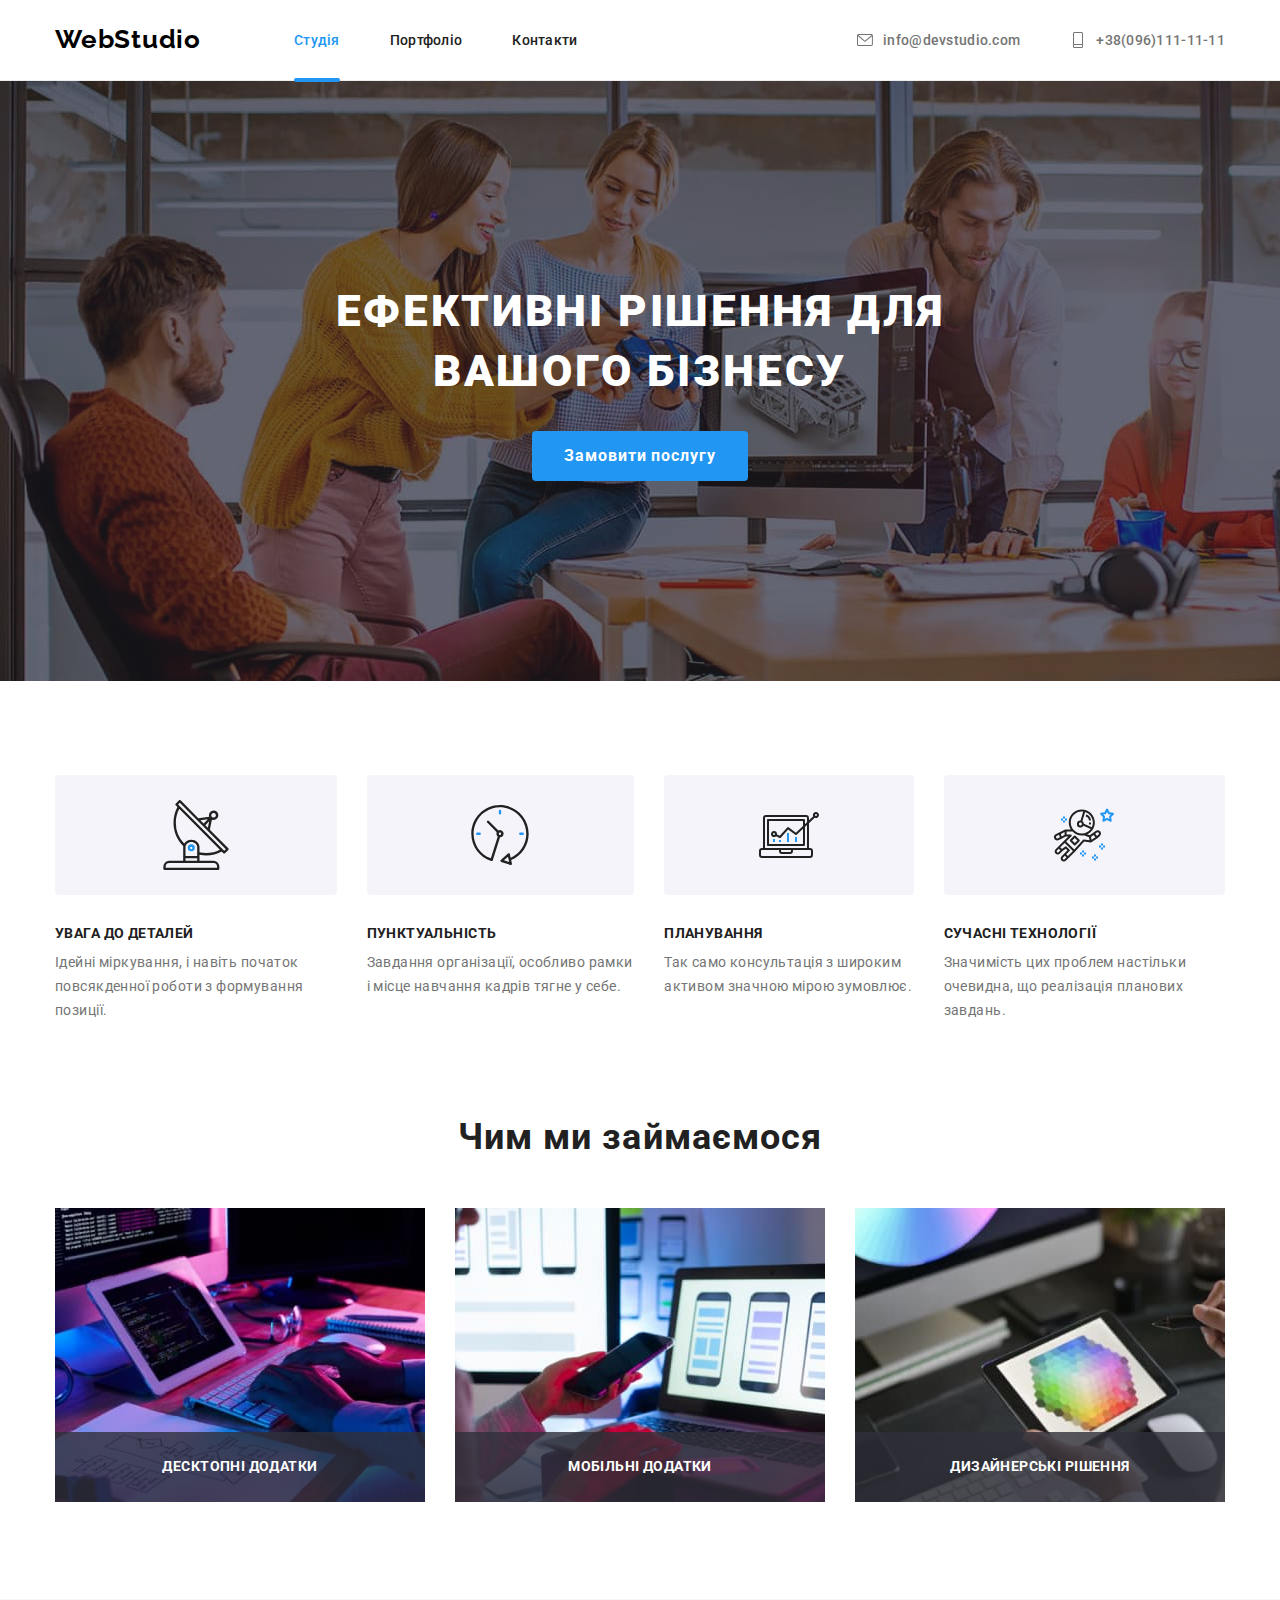
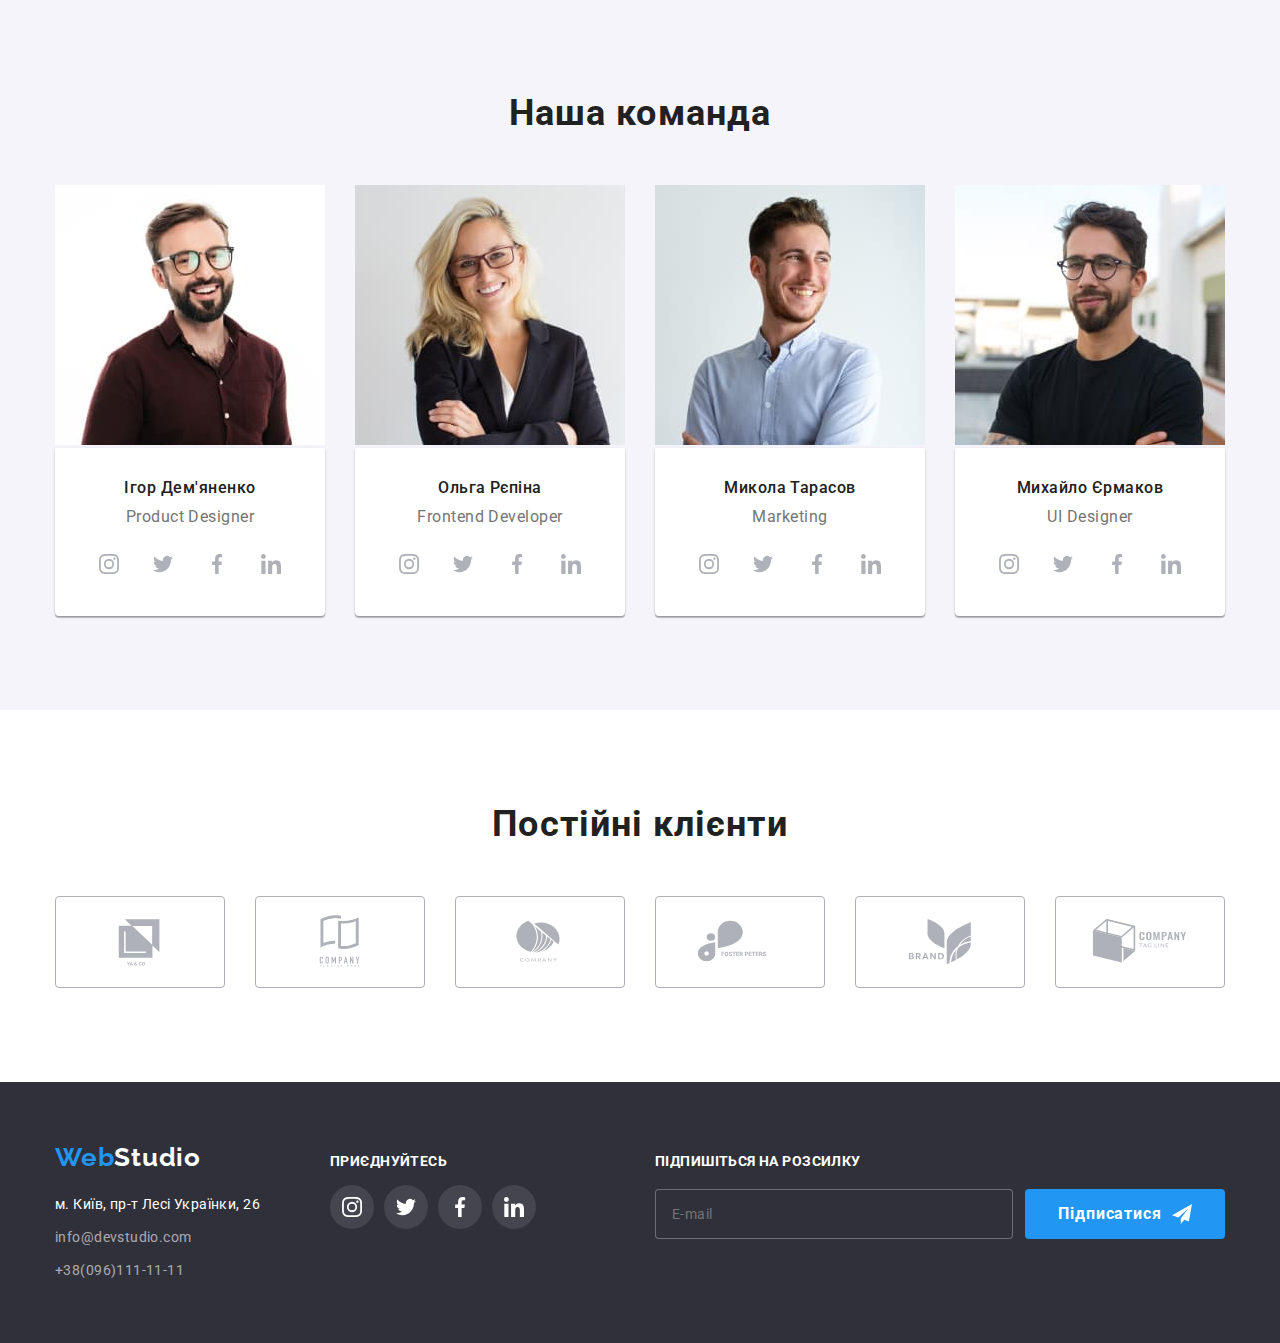
==== index.html @ b2b86cc6 "виправив" ====
<!DOCTYPE html>
<html lang="uk">
<head>
    <meta charset="UTF-8">
    <meta http-equiv="X-UA-Compatible" content="IE=edge">
    <meta name="viewport" content="width=device-width, initial-scale=1.0">
    <title>Document</title>
    <link rel="preconnect" href="https://fonts.googleapis.com">
    <link rel="preconnect" href="https://fonts.gstatic.com" crossorigin>
    <link href="https://fonts.googleapis.com/css2?family=Raleway:wght@700&family=Roboto:wght@400;500;700;900&display=swap"
        rel="stylesheet">
        <link rel="stylesheet" href="https://cdnjs.cloudflare.com/ajax/libs/modern-normalize/1.1.0/modern-normalize.min.css">
    
    <link rel="stylesheet" href="./css/style.css">

</head>
<body>
    <!--навигация-->
   
    <header class="page-header">
<div class="container">
<div class="page-nav">
    <a class="page-nav__logo" href="/">
        <span class="logo-accent">Web</span>Studio
    </a>
    <nav class="nav">
        <ul class="nav__list">
            <li class="nav__item">
                <a class="current-page nav__link" href="./index.html">Студія</a></li>
            <li class="nav__item">
                <a class="nav__link" href="./portfolio.html">Портфоліо</a></li>
            <li class="naw__item"><a class="nav__link" href="#">Контакти</a></li>
        </ul>
    </nav>
    <ul class="aut-nav">
        <li class="aut-nav__item "> 
           <a class="aut-nav__link" href="mailto:info@devstudio.com"> 
            <svg class="aut-nav__icon" width="16" height="16">
            <use href="./images/icon.svg#icon-envelope"></use>
        </svg>
        info@devstudio.com
        </a>
        </li>
        <li class="aut-nav__item aut-nav__item--left">
            <a class="aut-nav__link" href="tel:+380961111111">
                <svg class="aut-nav__icon" width="16" height="16">
                    <use href="./images/icon.svg#icon-telephon"></use>
                </svg>
                +38(096)111-11-11
            </a>
        </li>
        
    </ul>
</div>
    
   
</div>
</header>

<main> 
    <!--герой-->
    <section class="hero">
<div class="container">
    <h1 class="hero__titel">Ефективні рішення для вашого бізнеcу</h1>
    <button class="hero__button" type="button" data-modal-open>Замовити послугу</button>

</div>


</div>



</section>


<section class="qualiti">  
  
 <div class="container">

 <ul class="qualiti__list">
    
<li class="qualiti__item"> 
    <div class="qualiti__position">
        <a href="" class="qualiti__link">
            <svg class="qualiti__icon" width="70" height="70">
            <use href="./images/icon.svg#icon-antenna"></use>
            </svg>
        </a>
    </div>
<h3 class="quality__title">Увага до деталей </h3>
<p class="quality__text">Ідейні міркування, і навіть початок повсякденної роботи з формування позиції.
</p>
</li>

<li class="qualiti__item"> 
    <div class="qualiti__position">
        <a href="" class="qualiti__link">
            <svg class="qualiti__icon" width="106" height="60">
            <use href="./images/icon.svg#icon-clock"></use>
            </svg>
        </a>
    </div>
    <h3 class="quality__title">Пунктуальність</h3>
    <p class="quality__text">Завдання організації, особливо рамки і місце навчання кадрів тягне у себе.</p>
</li>
    

<li class="qualiti__item"> 
    <div class="qualiti__position">
        <a href="" class="qualiti__link">
        <svg class="qualiti__icon" width="106" height="60">
        <use href="./images/icon.svg#icon-diagram"></use>
        </svg>
        </a>
    </div>
    <h3 class="quality__title">Планування</h3>
    <p class="quality__text">Так само консультація з широким активом значною мірою зумовлює.</p>
</li>

<li class="qualiti__item"> 
    <div class="qualiti__position">
        <a href="" class="qualiti__link">
        <svg class="qualiti__icon" width="106" height="60">
            <use href="./images/icon.svg#icon-astronaut"></use>
        </svg>
    </a>
    </div>
    <h3 class="quality__title">Сучасні технології</h3>
    <p class="quality__text">Значимість цих проблем настільки очевидна, що реалізація планових завдань.</p>




        </div>
    </section>
    
    
    <!--section work-->
    <section class="work">
        <div class="container">
            <h2 class="work__title">Чим ми займаємося</h2>
            <ul class="work__list">
                <li class="work__img"><img src="./images/img1.jpg" alt="написання коду для сайтів" width="370">
                <div class="work__label">Десктопні додатки</div>
            </li>
                <li class="work__img"><img src="./images/img2.jpg" alt="написання коду для мобільних телефонів" width="370">
                <div class="work__label">Мобільні додатки</div>
                </li>
                <li class="work__img"><img src="./images/img3.jpg" alt="написання коду для ігор" width="370">
                <div class="work__label">Дизайнерські рішення
                    </div>
                </li>
            </ul>
        </div>
    </section>
    
    <!--section team-->
    <section class="team">
    <div class="container">
        
    
            <h2 class="team__title">Наша команда</h2>
            <ul class="team__list">
                <li class="team__img"><img src="./images/igor.jpg" alt="фотографія Ігоря Дем'яненко" width="270">
                    <div class="card">
                        <h3 class="card__name">Ігор Дем'яненко</h3>
                        <p class="card__text">Product Designer</p>
                        <ul class="soc__list">
                            <li class="soc__item"> 
                                <a href="#" class="soc__link">
                                   <svg class="soc__icon" width="20" height="20">
                                    <use href="./images/icon.svg#icon-instagram"></use>
                                   </svg>
                                </a></li>
                            <li class="soc__item">
                                 <a href="#" class="soc__link">
                                <svg class="soc__icon" width="20" height="20">
                                    <use href="./images/icon.svg#icon-twitter"></use>
                                </svg>
                            </a></li>
                            <li class="soc__item">
                                 <a href="#" class="soc__link">
                                <svg class="soc__icon" width="20" height="20">
                                    <use href="./images/icon.svg#icon-facebook"></use>
                                </svg>
                            </a></li>
                            <li class="soc__item"> 
                                <a href="#" class="soc__link">
                                <svg class="soc__icon" width="20" height="20">
                                    <use href="./images/icon.svg#icon-linkedin"></use>
                                </svg>
                            </a></li>
                        </ul>
                    </div>
                </li>
                <li class="team__img"><img src="./images/olga.jpg" alt="фотографія Ольги Рєпіна " width="270">
                    <div class="card">
                        <h3 class="card__name">Ольга Рєпіна</h3>
                        <p class="card__text">Frontend Developer</p>
                        <ul class="soc__list">
                            <li class="soc__item">
                                <a href="#" class="soc__link">
                                    <svg class="soc__icon" width="20" height="20">
                                        <use href="./images/icon.svg#icon-instagram"></use>
                                    </svg>
                                </a>
                            </li>
                            <li class="soc__item">
                                <a href="#" class="soc__link">
                                    <svg class="soc__icon" width="20" height="20">
                                        <use href="./images/icon.svg#icon-twitter"></use>
                                    </svg>
                                </a>
                            </li>
                            <li class="soc__item">
                                <a href="#" class="soc__link">
                                    <svg class="soc__icon" width="20" height="20">
                                        <use href="./images/icon.svg#icon-facebook"></use>
                                    </svg>
                                </a>
                            </li>
                            <li class="soc__item">
                                <a href="#" class="soc__link">
                                    <svg class="soc__icon" width="20" height="20">
                                        <use href="./images/icon.svg#icon-linkedin"></use>
                                    </svg>
                                </a>
                            </li>
                        </ul>
                    </div>
                </li>
                <li class="team__img"><img src="./images/nico.jpg" alt="фотографія Миколи Тарасов" width="270">
                    <div class="card">
                        <h3 class="card__name">Микола Тарасов</h3>
                        <p class="card__text">Marketing</p>
                        <ul class="soc__list">
                            <li class="soc__item">
                                <a href="#" class="soc__link">
                                    <svg class="soc__icon" width="20" height="20">
                                        <use href="./images/icon.svg#icon-instagram"></use>
                                    </svg>
                                </a>
                            </li>
                            <li class="soc__item">
                                <a href="#" class="soc__link">
                                    <svg class="soc__icon" width="20" height="20">
                                        <use href="./images/icon.svg#icon-twitter"></use>
                                    </svg>
                                </a>
                            </li>
                            <li class="soc__item">
                                <a href="#" class="soc__link">
                                    <svg class="soc__icon" width="20" height="20">
                                        <use href="./images/icon.svg#icon-facebook"></use>
                                    </svg>
                                </a>
                            </li>
                            <li class="soc__item">
                                <a href="#" class="soc__link">
                                    <svg class="soc__icon" width="20" height="20">
                                        <use href="./images/icon.svg#icon-linkedin"></use>
                                    </svg>
                                </a>
                            </li>
                        </ul>
                    </div>
                </li>
    
                <li class="team__img"><img src="./images/mixa.jpg" alt="фотографія Михайла Єрмаков" width="270">
                    <div class="card">
                        <h3 class="card__name">Михайло Єрмаков</h3>
                        <p class="card__text">UI Designer</p>
                        <ul class="soc__list">
                            <li class="soc__item">
                                <a href="#" class="soc__link">
                                    <svg class="soc__icon" width="20" height="20">
                                        <use href="./images/icon.svg#icon-instagram"></use>
                                    </svg>
                                </a>
                            </li>
                            <li class="soc__item">
                                <a href="#" class="soc__link">
                                    <svg class="soc__icon" width="20" height="20">
                                        <use href="./images/icon.svg#icon-twitter"></use>
                                    </svg>
                                </a>
                            </li>
                            <li class="soc__item">
                                <a href="#" class="soc__link">
                                    <svg class="soc__icon" width="20" height="20">
                                        <use href="./images/icon.svg#icon-facebook"></use>
                                    </svg>
                                </a>
                            </li>
                            <li class="soc__item">
                                <a href="#" class="soc__link">
                                    <svg class="soc__icon" width="20" height="20">
                                        <use href="./images/icon.svg#icon-linkedin"></use>
                                    </svg>
                                </a>
                            </li>
                        </ul>
                    </div>
                </li>
            </ul>



        
    </div>
    </section>
</section>
<section class="partners">
<div class="container">
    <h2 class="partners__title"> Постійні клієнти</h2>
<ul class="partners__list">
    <li class="partners__item"> <a href="" class="partners__link">
        <svg class="partners__icon" width="106" height="60">
        <use href="./images/icon.svg#icon-ya-co"></use>
    </svg>
</a>
</li>
    <li class="partners__item"> <a href="" class="partners__link">
        <svg class="partners__icon" width="106" height="60">
            <use href="./images/icon.svg#icon-tagline"></use>
        </svg>
    </a>
</li>
    <li class="partners__item"> <a href="" class="partners__link">
        <svg class="partners__icon" width="106" height="60">
        <use href="./images/icon.svg#icon-comp"></use>
    </svg>
</a>
</li>
    <li class="partners__item"> <a href="" class="partners__link">
        <svg class="partners__icon" width="106" height="60">
            <use href="./images/icon.svg#icon-foster"></use>
        </svg>
    </a>
</li>
    <li class="partners__item"> <a href="" class="partners__link">
        <svg class="partners__icon" width="106" height="60">
            <use href="./images/icon.svg#icon-brand"></use>
        </svg>
    </a>
</li>
    <li class="partners__item"> <a href="" class="partners__link">
        <svg class="partners__icon" width="106" height="60">
            <use href="./images/icon.svg#icon-tag"></use>
        </svg>
    </a>
</li>
</ul>



</div>





</section>





</main>

<footer>
   

<div class="container">
    <div class="main-footer">
    <div class="footer-contacts">

   
    <a href="/" class="footer-contacts__logo">
        <span class="footer-contacts__accent">Web</span>Studio
    </a>
    
    <address class="contacts">
        <ul>
            <li class="contacts__list">
                <a class="contacts__link contacts__link--first" href="https://goo.gl/maps/CEJdyvRehDyQKQgW8" target="_blank"
                    rel="noopenes noreferrer nofollow"> м. Київ, пр-т Лесі Українки, 26</a>
            </li>
            <li class="contacts__list">
                <a class="contacts__link-footer" href="mailto:info@devstudio.com">info@devstudio.com</a>
            </li>
            <li class="contacts__list">
                <a class="contacts__link-footer" href="tel:+380961111111">+38(096)111-11-11</a>
            </li>
        </ul>
    </address>
    </div>
    <div class="social">
 <h3 class="social__title"> Приєднуйтесь </h3>



    <ul class="social__list">
        <li class="social__item">
            <a href="#" class="social__link">
                <svg class="social__icon" width="20" height="20">
                    <use href="./images/icon.svg#icon-instagram"></use>
                </svg>
            </a>
        </li>
        <li class="social__item">
            <a href="#" class="social__link">
                <svg class="social__icon" width="20" height="20">
                    <use href="./images/icon.svg#icon-twitter"></use>
                </svg>
            </a>
        </li>
        <li class="social__item">
            <a href="#" class="social__link">
                <svg class="social__icon" width="20" height="20">
                    <use href="./images/icon.svg#icon-facebook"></use>
                </svg>
            </a>
        </li>
        <li class="social__item">
            <a href="#" class="social__link">
                <svg class="social__icon" width="20" height="20">
                    <use href="./images/icon.svg#icon-linkedin"></use>
                </svg>
            </a>
        </li>
    </ul>
</div>
<div class="footer-form">
    <h3 class="footer-form__text">Підпишіться на розсилку</h3>

    <div class="mailing">
        <form action="mailing__enenter" name="mailing__enter">
            <input class="mailing__input" type="email" 
            id="mailing__enter" name="mailing__enter"
             placeholder="E-mail" />
        </form>
        <button class="mailing__button" type="button">
            Підписатися
            <svg class="mailing__icon" width="20" height="20">
                <use href="./images/icon.svg#icon-send"></use>
            </svg>
        </button>
    </div>

</div>
</div>

</div>






</footer>

                

<div class="backdrop is-hidden"data-modal>
    <div class="modal">
        <button class="modal__close-button" type="button" data-modal-close>
            <svg class="modal__close-icon" width="30" height="30">
                <use href="./images/icon.svg#icon-close"></use>
            </svg>
        </button>

    
        <h2 class="form__title">Залиште свої дані, ми вам передзвонимо</h2>
<form name="form">
    
        <label class="form__label" for="person-name">Ім'я</label>
        <div class="form__control">
            <input 
            class="form__input"
             id="person__name" 
             type="text"
              name="person-name">
            <svg class="form__icon" width="16" height="16">
                <use href="./images/icon.svg#icon-person"></use>
            </svg>
        </div>

        <label class="form__label" for="person-phone">Телефон</label>
        <div class="form__control">
            <input 
            class="form__input"
             id="person__phone" 
             type="tel"
              name="person-phone">
            <svg class="form__icon" width="16" height="16">
                <use href="./images/icon.svg#icon-phone"></use>
            </svg>
        </div>

        <label class="form__label" for="person-mail">Пошта</label>
        <div class="form__control">
            <input 
            class="form__input"
             id="person-mail" 
             type="email"
              name="person-mail">
            <svg class="form__icon" width="16" height="16">
                <use href="./images/icon.svg#icon-email"></use>
            </svg>
        </div>

        <label class="form__label" for="person-coment">Коментар</label>
        
            <textarea 
            class="form__textarea"
            id="person-coment" 
            name="person-coment"
            placeholder="Введіть текст"
            ></textarea>



            <div class="checkbox">
                <label class="checkbox__text" for="checkbox__terms">
                   <input class="checkbox__input visually-hidden" 
                    type="checkbox"name="checkbox__terms"id="checkbox__terms">
        <span class="checkbox__icon">
            <svg class="checkbox__check" width="16" height="16">
                <use href="./images/icon.svg#icon-check"></use>
            </svg>
        </span>
      

<p class="checkbox__form-text">Погоджуюся з розсилкою та приймаю<a href="#"> 
    <span class="checkbox__form-accent">Умови договору</span></a></p>
    </label>
    
    </div>
<button class="form__button" type="submit">Відправити</button>
      
   
    


    
    </button>
    
    
    

      
   

      </div>


        
      
    </form>   

    
    
    
</div>

   

</div>
<script src="./js/modal.js"></script>
</body>
</html>
---- css/style.css ----
* {
    box-sizing: border-box;
}
h1,
h2,
h3,
h4,
h5,
h6,
p,
ul {
    margin: 0;
    padding: 0;
}
:root {
--primary-text-color: #212121;
--secondary-text-color: #757575;
--hero-text-color:#ffffff;
--accent-text-color: #2196f3;
--black-text-color: #000000;
--primary-white-color: #f5f5f5;
--secondary-color: #2f303a;
--button: #F5F4FA;
--button-focus: #188CE8;
--secondary-button: #EEEEEE;
--border:#ECECEC;
--fon-hero:rgba(47, 48, 58, 0.8);
--icon:#AFB1B8;
--footer-link:rgba(255, 255, 255, 0.1);
--fon-backdrop:rgba(0, 0, 0, 0.2);
--work-fon:rgba(47, 48, 58, 0.8);
--invisible :rgba(33, 150, 243, 0.9);
--form-border:rgba(33, 33, 33, 0.2);
--coment-placeholder:rgba(117, 117, 117, 0.5)

--time:cubic-bezier(0.4, 0, 0.2, 1);
}


body {
    background-color: var(--hero-text-color) ;
    color: var(--primary-text-color) ;
    font-family: 'Roboto', sans-serif;
    font-size: 14px;
    cursor: pointer;
    font-weight: 400;
    overflow: auto;
}
ul {
    list-style: none;
}
.visually-hidden {
    position: absolute;
    white-space: nowrap;
    width: 1px;
    height: 1px;
    overflow: hidden;
    border: 0;
    padding: 0;
    clip: rect(0 0 0 0);
    clip-path: inset(50%);
    margin: 1px;
}

/* навигация*/
.page-header{
    border-bottom: 1px solid var(--border);
}
.container {
    margin-left: auto;
    margin-right: auto;
    width: 1200px;
    padding: 0px 15px;
}

.page-nav__logo{
    display: block;
    font-family: 'Raleway';
        color: var(--black-text-color);
        font-weight: 700;
        font-size: 26px;
        line-height: 1.2;
        text-decoration: none;
        letter-spacing: 0.03em;
       
        margin-right: 93px;
        
       
}
/*.logo-accent{
    color: var(--accent-text-color) border: 1px solid #000000;
        text-shadow : 0px 4px 4px rgba(0, 0, 0, 0.25);
}
*/
.nav :hover,
.nav :focus{
    color: var(--accent-text-color);
    
}



.page-nav{
display: flex;
align-items: center;

}
.nav__list{
    display: flex;
    


}


.nav__link {
    display: block;
    color: var(--primary-text-color);
    font-weight: 500;
    line-height: 1.15;
    letter-spacing: 0.02em;
    text-decoration: none;
    padding-top: 32px;
    padding-bottom: 32px;
transition-property:  color;
    transition-duration: 250ms;
    transition-timing-function: var(--time);
}
.current-page{
    position: relative;
    color: var(--accent-text-color);
}



.current-page::after {
    content: "";
position: absolute;
    display: block;
   left: 0;
 bottom: -2px;
    width: 100%;
    height: 4px;
    border-radius: 2px;
    background-color: currentColor;
    
/*transform: translateY(28px);
transition-property: color;
    transition-duration: 250ms;
    transition-timing-function: var(--time);*/
}


.nav__link:focus {
    color: var(--accent-text-color);
    

}

.nav__link::after {
    opacity: 1;
    color: var(--accent-text-color);
}

.nav__item:not(:last-child){
    margin-right: 50px;
}
.aut-nav {
    display: flex;
    align-items: center;
    margin-left: auto ;


}
.aut-nav__icon{
    fill: currentColor;
   
}
.aut-nav__item--left{
    margin-left: 50px;
}

.aut-nav__link{
    display: flex;
    align-content: center;
    color: var(--secondary-text-color);
    font-weight: 500;
    line-height: 1.15;
    letter-spacing: 0.02em;
    text-decoration: none;
    padding-top: 32px;
    padding-bottom: 32px;
    gap: 10px;


    transition-property: color;
        transition-duration: 250ms;
        transition-timing-function: var(--time);
    }



.aut-nav :hover,
.aut-nav :focus{
    color: var(--accent-text-color);
  
}
.aut-nav :hover,
:focus .contact-link {
fill: var(--accent-text-color);

}

/* герой*/
.hero {
    background-color: var(--secondary-color);
    text-align: center;
    padding: 200px 0;
    max-width: 1600px;
        padding-bottom: 200px;
        background-image: linear-gradient(to right,rgba(47, 48, 58, 0.4),
        rgba(47, 48, 58, 0.4) ), url('../images/hero.jpg');
        margin-left: auto;
        margin-right: auto;
        background-size: cover;
        }

.hero__titel{  
    margin-top: 0;
    margin-bottom: 30px;
    color: var(--hero-text-color);
        
        font-family: 'Roboto';
            font-weight: 900;
            font-size: 44px;
            line-height: 60px;
            text-align: center;
            letter-spacing: 0.06em;
            text-transform: uppercase;
            
            margin-left: 237px;
            margin-right: 237px;

}
 /* описание компании */

    

.qualiti{
    padding-top: 94px;
}

.qualiti__position {
    display: flex;
    margin-bottom: 30px;
}

.qualiti__item {
    width: calc((100%-90px)/4);
}

.qualiti__link {
    width: 100%;
    height: 120px;
    background-color: var(--button);
    display: flex;
    border-radius: 4px;
    align-items: center;
    justify-content: center;
    color: var(--icon);

}

.qualiti__icon {
    fill: currentColor;
}

.qualiti__list{
    display: flex;
        gap: 30px;
}
.quality__title {
    padding-top: 0px;
    margin-bottom: 0;
    color: var(--primary-text-color);
        font-size: 14px;
        font-weight: 700;
        line-height: 1.15;
        letter-spacing: 0.03em;
        text-transform: uppercase;
}
.quality__text{
   margin-top: 10px;
   margin-bottom: 0px;
    color: var(--secondary-text-color);
    line-height: 1.7;
    letter-spacing: 0.03em;
}
/* які проекти*/
.work{
    padding-top: 94px;
    padding-bottom: 94px;
}

.work__title{
    
    padding-top: 0px;
    margin-bottom: 50px;
    color: var(--primary-text-color);
    font-weight: 700;
    font-size: 36px;
    line-height: 1.15;
    text-align: center;
    letter-spacing: 0.03em;
        
}
.work__list{
    display: flex;
        gap: 30px;
}
.work__img {
    position: relative;
    margin-top: 0px;
    
}
.work__label{
    position: absolute ;
    top: 224px;
    width: 100%;
   height: 70px;
   text-align: center;
  color: var(--hero-text-color);
    background-color: var(--work-fon);
    justify-content: center;
    
    font-family: Roboto, sans-serif;
    font-weight: 700;
    line-height: 1.14;
    letter-spacing: 0.03em;
    text-transform: uppercase;
    justify-content: center;
    display:block;
    padding-top: 27px;
        }




/* команда */
.team {
    padding-top: 94px;
    padding-bottom: 94px;
    background-color: var(--button);
   
}
.team__title {
    padding-top: 0px;
    margin-bottom: 50px;
        color: var(--primary-text-color);

        
            font-weight: 700;
            font-size: 36px;
            line-height: 1.16;
            text-align: center;
            letter-spacing: 0.03em;
}
.team__img  {
    margin-top: 0px;
    margin-bottom: 0px;
    
    display: block;
        max-width: 100%;
        height: auto;
        object-fit: cover;
    }

.card{
     margin-top: 0px;
        box-shadow: 0px 1px 3px rgba(0, 0, 0, 0.12), 0px 1px 1px rgba(0, 0, 0, 0.14), 0px 2px 1px rgba(0, 0, 0, 0.2);
        border-radius: 0px 0px 4px 4px;
        background-color: var(--hero-text-color);

}
.team__list{
    display: flex;
    gap: 30px;
}
.card__name {
    
    color: var(--primary-text-color);
        font-weight: 500;
        font-size: 16px;
        line-height: 1.2;
        letter-spacing: 0.03em;
        text-align: center;
        padding-top: 30px;
        
}
.card__text {
        font-size: 16px;
        line-height: 1.2;
        color:var(--secondary-text-color);
        letter-spacing: 0.03em;
        text-align: center;
        margin-top: 10px;
        margin-bottom: 16px;
}
.soc__list{
    display: flex;
    justify-content: center;
    margin-top: 16px;
    padding-bottom: 30px;
    gap: 10px;

}

.soc__link{
    display: flex;
    width: 44px;
    height: 44px;
    align-items: center;
    justify-content: center;
    background-color:var(--hero-text-color);
    border-radius: 50%;
    color:var(--icon);
transition-property: background-color;
    transition-duration: 250ms;
    transition-timing-function: var(--time);
}

.soc__icon{
    gap: 10px;
    transition-property: color;
        transition-duration: 250ms;
        transition-timing-function: var(--time);
}


.soc__icon{
    fill: currentColor;
}
.soc__link:hover,
.soc__link:focus{
    background-color: var(--accent-text-color);
    color: var(--hero-text-color);
}

/*.soc-icon {
    fill: var(--icon);
}
.soc-link:hover ,:focus {
background-color: var(--accent-text-color);
}
.soc-link:hover,:focus .soc-icon {
    fill: var(--hero-text-color);
}
*/
.partners {
    padding-top: 94px;
        padding-bottom: 94px;
}

.partners__title{
    padding-top: 0px;
        margin-bottom: 50px;
        color: var(--primary-text-color);
    
    
        font-weight: 700;
        font-size: 36px;
        line-height: 1.16;
        text-align: center;
        letter-spacing: 0.03em;
    }



.partners__list {
    display: flex;
    gap: 30px;
}

.partners__item {
    width: calc((100%-150px)/6);
    width: 100%;
        height: 92px;
       
        display: flex;
        border-radius: 4px;

}

.partners__link {
    width: 100%;
    height: 92px;
    border: 1px solid var(--icon);
    display: flex;
    border-radius: 4px;
    align-items: center;
        justify-content: center;
        background-color: var(--hero-text-color);
        color: var(--icon);

        transition-property: border-color, color;
            transition-duration: 250ms;
            transition-timing-function: var(--time);
    
}

.partners__icon {
    fill: currentColor;
}

.partners__link:hover,
.partners__link:focus {
   border-color: var(--accent-text-color);
    color: var(--accent-text-color);
}



/* підвал*/
footer{
    
    background-color: var(--secondary-color);
    padding-top: 60px;
    padding-bottom: 60px;
}

.footer-contacts__logo {
    display: block;
    font-family: 'Raleway';
    font-weight: 700;
    font-size: 26px;
    line-height: 1.2;
    color: var(--hero-text-color);
    text-decoration: none;
    letter-spacing: 0.03em;
    margin-bottom: 20px;
}
.footer-contacts__accent {
    color: var(--accent-text-color);
}
    
.contacts {
margin-bottom: 0px;
}
.contacts__link {
    display: block;
    font-style: normal;
    line-height: 1.7;
    color: var(--hero-text-color);
    text-decoration: none;
    letter-spacing: 0.03em;
}

.contacts__list {
    margin-top: 9px;
}
.contacts__link-footer{
    display: block;
        font-style: normal;
        color: rgba(255, 255, 255, 0.6);
        line-height: 1.7;
        letter-spacing: 0.03em;
        text-decoration: none;
}

.contacts__link--first {
    margin-top: 0px;
    }
.main-footer{
display: flex;
align-items: baseline;
    }

.social{
    margin-left: 70px;
}


.social__title{
padding-top: 0px;
margin-bottom: 0;
 color: var(--hero-text-color);
font-size: 14px;
font-weight: 700;
line-height: 1.15;
letter-spacing: 0.03em;
text-transform: uppercase;





}
.social__list {
display: flex;
justify-content: center;
padding-top: 16px;
 padding-bottom: 30px;
gap: 10px;
    }
    
.social__item {}
    
.social__link {
display: flex;
 width: 44px;
 height: 44px;
align-items: center;
justify-content: center;
background-color: var(--footer-link);
border-radius: 50%;
color: var(--hero-text-color);

transition-property: background-color;
    transition-duration: 250ms;
    transition-timing-function: var(--time);

        }
.social__icon {
fill: currentColor;

        }
    
.social__link:hover,
.social__link:focus {
background-color: var(--accent-text-color);
}
.footer-form {
    margin-left: auto;
}

.footer-form__text {
        padding-top: 0px;
        margin-bottom: 0;
        color: var(--hero-text-color);
        font-size: 14px;
        font-weight: 700;
        line-height: 1.15;
        letter-spacing: 0.03em;
        text-transform: uppercase;
        margin-bottom: 20px;
}
.mailing{
    display: flex;
}
.mailing__enter{
display: flex;
    justify-content: center;
    padding-top: 16px;
    padding-bottom: 30px;
    gap: 10px;


    
}



.mailing__input {
    display: flex;
    width: 358px;
    height: 50px;
    border: 1px solid rgba(255, 255, 255, 0.3);
    filter: drop-shadow(0px 4px 4px rgba(0 0 0 0.15));
    border-radius: 4px;
    background-color: var(--secondary-color);
    
    letter-spacing: 0.03em;
    color: rgba(255, 255, 255, 0.6);
    outline: none;
    padding-left: 16px;
    }


.mailing__button {
    display: inline-flex;
    align-items: center;
    justify-content: center;
    column-gap: 10px;
    margin-left: 12px;
    min-width: 200px;
    height: 50px;
    color: var(--hero-text-color);
    background-color: var(--accent-text-color);
    border-radius: 4px;
    font-family: "Roboto", serif;
    border: none;
    font-weight: 700;
    font-size: 16px;
    line-height: 1.88;
    letter-spacing: 0.06em;
    cursor: pointer;
    
       transition-property: background-color, color, shadow;
        transition-duration: 250ms;
        transition-timing-function: cubic-bezier(0.4, 0, 0.2, 1);
}


.mailing__button:hover {
    color: var(--border);
    background-color: var(--button-focus);

}


.mailing__button:focus,
.mailing__button:hover {
    box-shadow: 0px 2px 2px rgba(0, 0, 0, 0.12),
        0px 1px 2px rgba(0, 0, 0, 0.08),
        0px 3px 1px rgba(0, 0, 0, 0.1);
}


.mailing__icon {
fill: currentColor;
}

/* порфоліо вітділи*/
.office {
    padding-top: 94px;
    padding-bottom: 94px;
    }


.office__title {

        position: absolute;
        white-space: nowrap;
        width: 1px;
        height: 1px;
        overflow: hidden;
        border: 0;
        padding: 0;
        clip: rect(0 0 0 0);
        clip-path: inset(50%);
        margin: -1px;
}
.department{
    display: flex;
    gap:8px;
    justify-content: center;
    margin-bottom: 50px;
}
/* приклади робіт*/
.progect{
display: block;
position: relative;
overflow: hidden;

transition-property: box-shadow;
    transition-duration: 250ms;
    transition-timing-function: var(--time);
}
  

.progect-list{
    display: flex;
    flex-wrap: wrap;
    margin: 0px;
    padding: 0px;
    gap: 30px;
    justify-content: space-between;
    }

.progect__item {
    display: block;
    padding: 24px 20px;
    margin: 0;

    box-sizing: border-box;
        width: 370px;
       
        border: 1px solid var(--secondary-button);
    }
.project__title{
        font-weight: 700;
        font-size: 18px;
        line-height: 2;
        letter-spacing: 0.06em;
        margin: 0;
        padding-bottom: 4px;

}
.project__text{
        font-size: 16px;
        line-height: 1.87;
        letter-spacing: 0.03em;
        color: var(--secondary-text-color);
        margin: 0;
}
.progect:hover {
box-shadow: 1px 4px 6px rgba(0, 0, 0, 0.16),
0px 4px 4px rgba(0, 0, 0, 0.06),
0px 1px 1px rgba(0, 0, 0, 0.12);


}

.project__invisible-text{
    position: absolute;
    top: 0;
    left: 0;
    width: 100%;
    opacity: 0;
    padding: 63px 24px;
    background-color: var(--invisible);
    transform: translateX(100%);
    pointer-events: none;
   
    transition-duration: 250ms;
    transition-timing-function: var(--time);

    color: var(--primary-white-color);
        font-size: 18px;
        line-height: 1.55;
        letter-spacing: 0.03em;
   
}
.progect:hover .project__invisible-text {
transform: translateY(0);
    opacity: 1;
}



/* кнопка*/
.button {

        background-color: var(----secondary-button);
        color: var(--primary-text-color);
        cursor: pointer;
        
        
} 
/* кнопка герой*/
.hero__button {
    display: inline-block;
        
        font-family: 'Roboto',sans-serif;
        font-weight: 700;
        font-size: 16px;
        line-height: 1.88;
        letter-spacing: 0.06em;
        background-color: var(--accent-text-color);
        color: var(--hero-text-color);
            min-width: 216px;
            height: 50px;
            text-align: center;
            padding: 10px 32px;
            border-radius: 4px;
            border: none;


}
.hero__button:hover,
.hero__button:focus {
    color: var(--hero-text-color);
background-color: var(--button-focus);



}

/* кнопка порфоліо*/
.department__button {
    display: inline-block;
    font-family: 'Roboto',sans-serif;
    font-weight: 500;
    font-size: 16px;
    line-height: 1.62;
    text-align: center;
    letter-spacing: 0.03em;
        
        justify-content: center;
        padding: 6px 22px;
        border: none;
        border-radius: 4px;

transition-property: background-color, color, shadow;
    transition-duration: 250ms;
    transition-timing-function: cubic-bezier(0.4, 0, 0.2, 1);
    
}

.department__button:hover {
    color: var(--hero-text-color);
    background-color: var(--accent-text-color);

}


.department__button:focus,
.department__button:hover {
box-shadow: 0px 2px 2px rgba(0, 0, 0, 0.12),
 0px 1px 2px rgba(0, 0, 0, 0.08), 
 0px 3px 1px rgba(0, 0, 0, 0.1);
}





/*backdrop*/

.backdrop {
    position: fixed;
    top:0;
    left:0;
    width: 100%;
    height: 100%;
  
    opacity: 1;
    background-color: var(--fon-backdrop);
  transition: opacity 250ms ,
  visibility 250ms;
}
.is-hidden{
    opacity: 0;
    pointer-events: none;
    visibility: hidden;
    transform: scale(1.0) ;
}
.modal{
    position: absolute;
    top: 50%;
    left: 50%;
    transform: translate(-50% ,-50%) ;
    border-radius: 4px;
   
    height: 581px;
    width: 528px;
    
    background-color: var(--hero-text-color);
    transition: transform 250ms var(--time);
    padding: 40px;
    overflow: hidden;
}
.modal__close-button{
    position: absolute;
    top: 8px;
    right: 8px;
    width: 30px;
    height: 30px;

   border: 1px solid rgba(0, 0, 0, 0.1);
   border-radius: 50%;
   cursor: pointer;
   justify-content: center;
   display: flex;
   align-items: center;
   background-color: var(--hero-text-color);

transition: opacity 2500ms,
        visibility 2500ms;
    
    
    }

    .modal__close-icon{
    fill:#000000;
        transition-property: fill;
        transition-duration: 250ms;
        transition-timing-function: var(--time);
    }
    
    
    .modal__close-icon:hover{
    fill: var(--accent-text-color);
    }
        .modal__close-icon:focus{
            visibility: 0;
        }
    
   
   
   
   
   
   
    /*FORM*/

.form__title{
    font-style: 700;
    font-size: 20px;
    line-height: 1.15;
    letter-spacing: normal;
    color: var(--primary-text-color);
    margin-bottom: 2px;
    text-align: center;
}
.form {

}
.form__label{
display: block;
font-size: 12px;
line-height: 1.17;
margin-bottom: 4px;
color: var(--secondary-text-color);
margin-top: 10px;
}
.form__control{
position: relative;

}
.form__input{
width: 100%;
padding: 12px 11px 12px 32px;
border: 1px solid var(--form-border);
    outline: none;
    border-radius: 4px;

    transition-property: var(--accent-text-color);
        transition-duration: 250ms;
        transition-timing-function: var(--time);


}
.form__icon{
    position: absolute;
    left: 12px;
    top: 50%;
    transform: translateY(-50%);
    fill: currentColor;
    transition-property: fill;
        transition-duration: 250ms;
        transition-timing-function: var(--time);

}
.form__text{
    text-indent: 25px;
    letter-spacing: 0.03em;
    text-decoration: none;
     color: var(--secondary-text-color);  
       
}
.form__accent{
    color: var(--accent-text-color);
    text-decoration: inherit;
}
.form__input:focus{
    border-color: var(--accent-text-color);
}
.form__input:focus+.form__icon{
    fill: var(--accent-text-color);
}
.form__textarea{
    width: 100%;
    height: 120px;
    padding: 12px 16px;
    border: 1px solid var(--form-border);
    border-radius: 4px;
    resize: none;
    margin-bottom: 20px;
    outline: none;
   
    font-size: 12px;
    line-height: 1.17;
    letter-spacing: 0.01em;
    color: var(--coment-placeholder);

    transition-property: border-color;
    transition-duration: 250ms;
    transition-timing-function: var(--time);
}
.form__textarea:focus{
    border-color: var(--accent-text-color);
}










/*checkbox-control*/

.checkbox{
position: absolute;
display: flex;
align-items: center;
justify-content: center;
border-radius: 4px;
margin-left:7px;
}

.checkbox__input{
    
    appearance: none;
    
   
}


 .checkbox__terms {
     position: absolute;
     top: 0;
     
     
 }
.checkbox__icon{
    position: absolute;
    width: 16px;
    height: 16px;
    border: 2px solid var(--black-text-color);
    border-radius: 2px;
    top: 0;
    
    
    }
.checkbox__check {
     width: 100%;
     

 }

.checkbox__form-accent{
    color: var(--accent-text-color);
    text-decoration: inherit;
}
.checkbox__form-text{
    text-indent: 25px;
    letter-spacing: 0.03em;
    text-decoration: none;
    color: var(--secondary-text-color);
}
.checkbox__input:checked +.checkbox__icon{
    display: flex;
    background-color: var(--accent-text-color);
    border: 0;
    background-size: contain;
    background-origin: border-box;
    justify-content: center;
 
   
}


.form__button {
display: flex;
    font-family: 'Roboto', sans-serif;
    font-weight: 700;
    font-size: 16px;
    line-height: 1.88;
    letter-spacing: 0.06em;
    background-color: var(--accent-text-color);
    color: var(--hero-text-color);
    min-width: 200px;
    height: 50px;
    text-align: center;
    padding: 10px 52px;
    border-radius: 4px;
    border: none;
    margin: auto;
    margin-top: 45px;
   

}

.form__button:hover,
.form__button:focus {
    background-color: #1976d2;
}
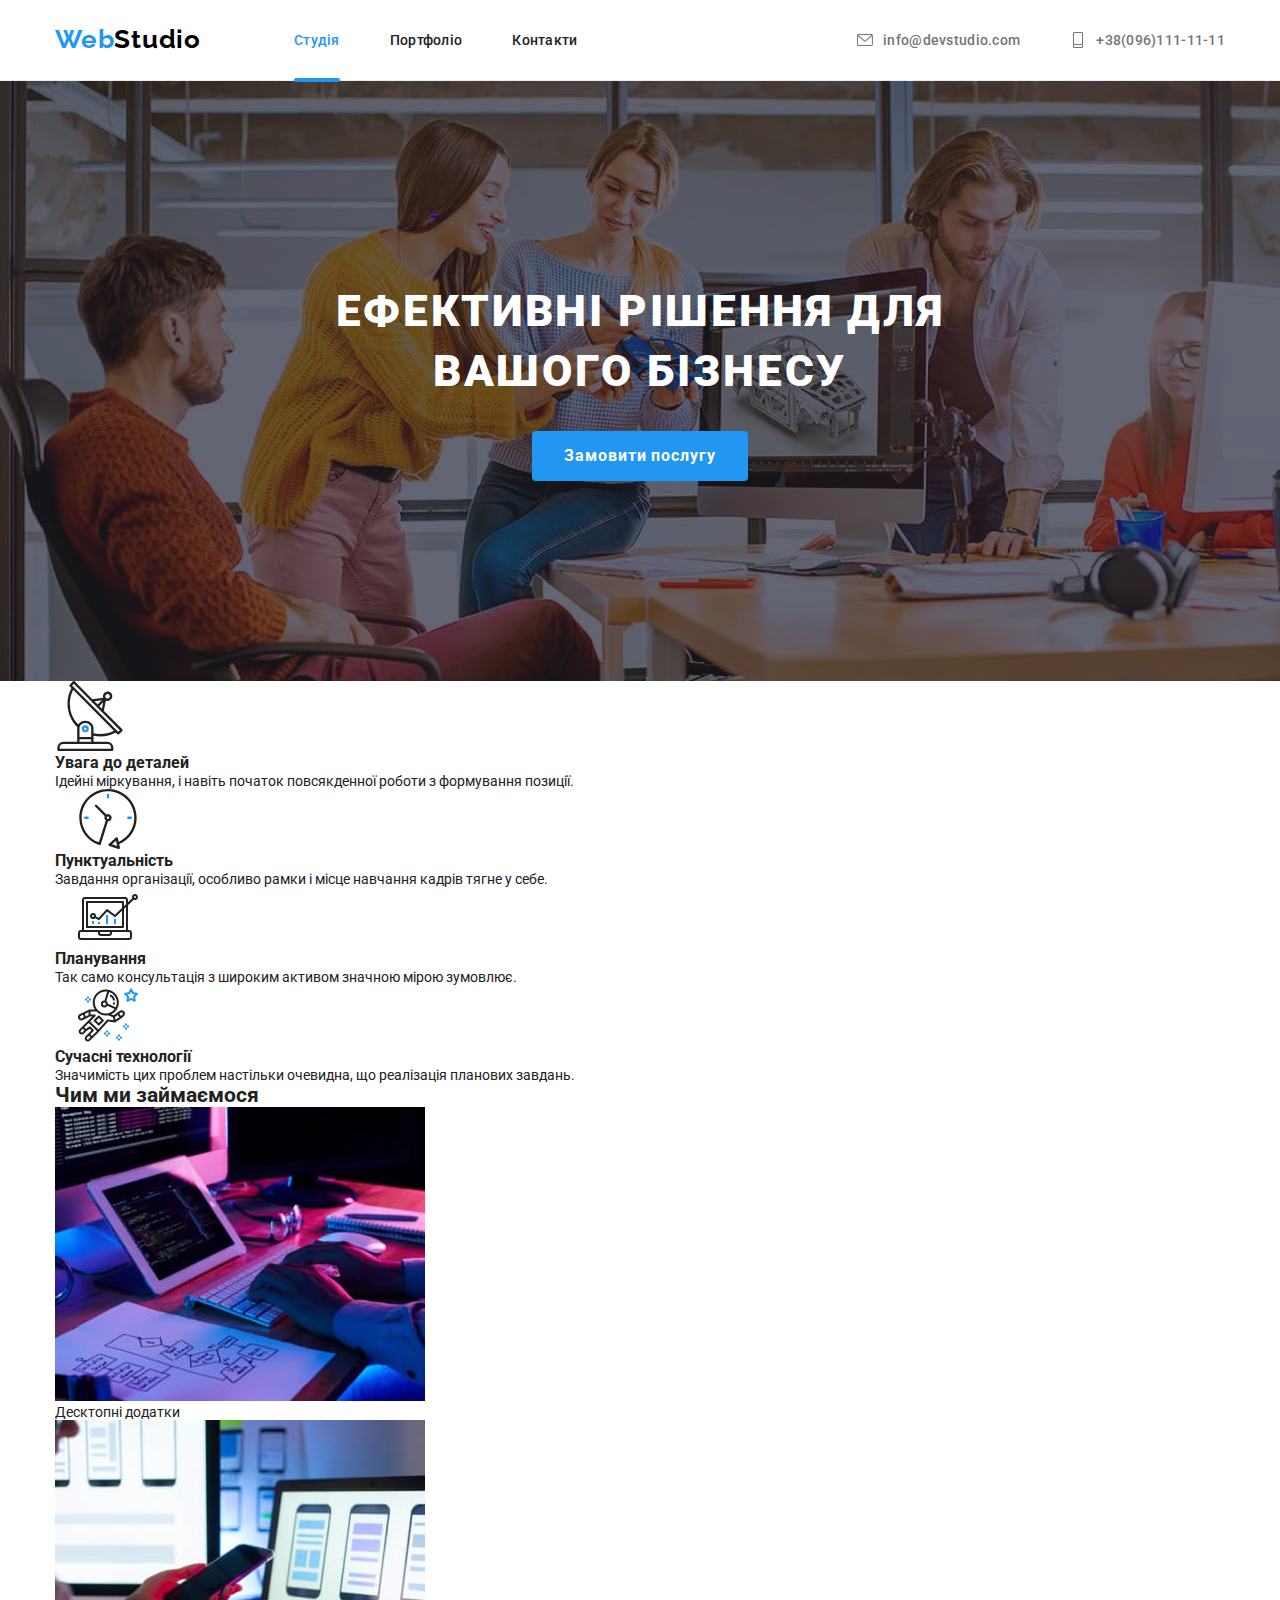
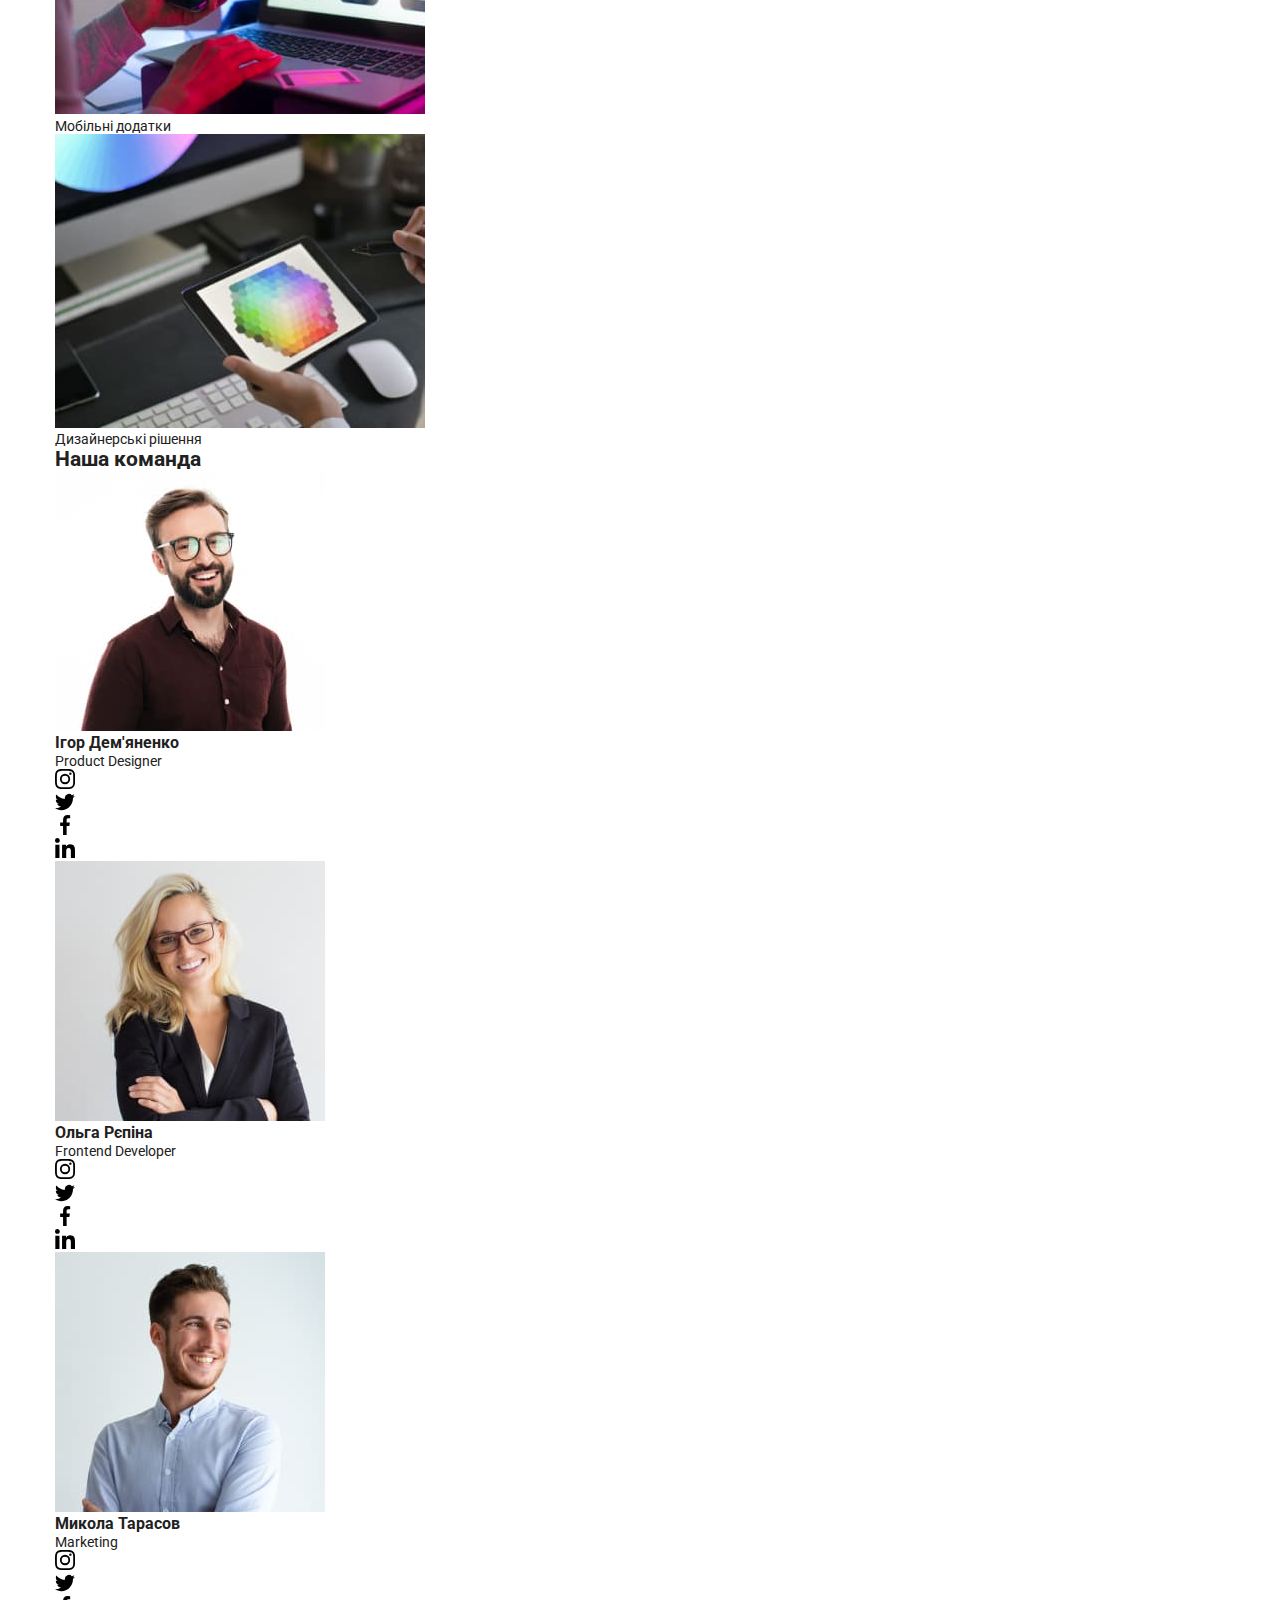
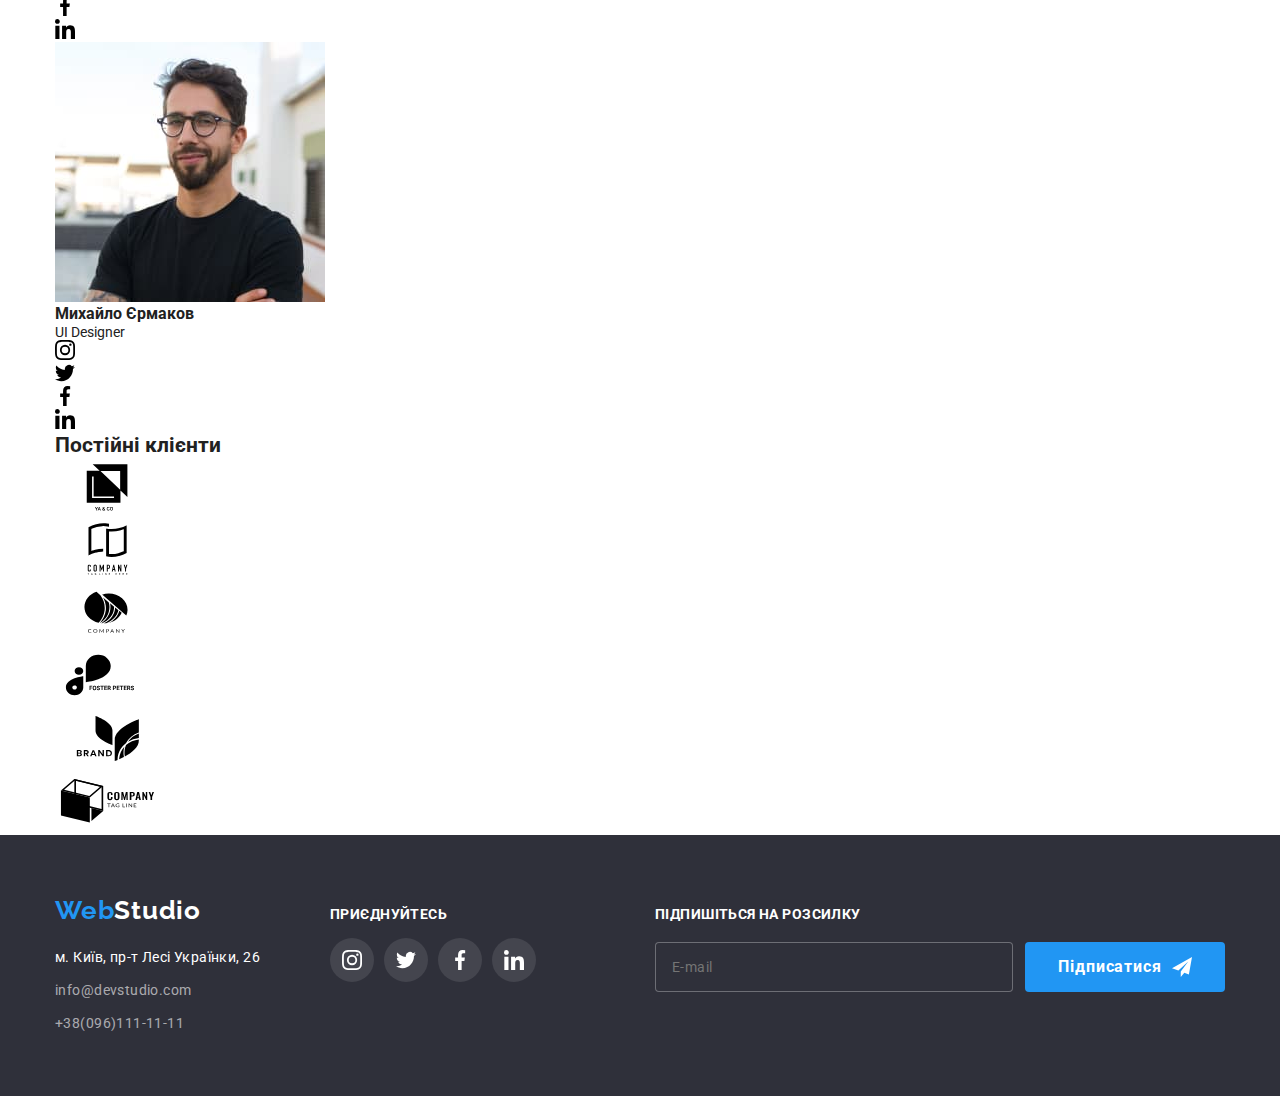
==== commit f04a7b5e: "не працює" ====
--- a/index.html
+++ b/index.html
@@ -12,6 +12,7 @@
         <link rel="stylesheet" href="https://cdnjs.cloudflare.com/ajax/libs/modern-normalize/1.1.0/modern-normalize.min.css">
     
     <link rel="stylesheet" href="./css/style.css">
+    <link rel="stylesheet" href="./css/main.min.css">
 
 </head>
 <body>
--- a/css/style.css
+++ b/css/style.css
@@ -1,450 +1,24 @@
-* {
-    box-sizing: border-box;
-}
-h1,
-h2,
-h3,
-h4,
-h5,
-h6,
-p,
-ul {
-    margin: 0;
-    padding: 0;
-}
-:root {
---primary-text-color: #212121;
---secondary-text-color: #757575;
---hero-text-color:#ffffff;
---accent-text-color: #2196f3;
---black-text-color: #000000;
---primary-white-color: #f5f5f5;
---secondary-color: #2f303a;
---button: #F5F4FA;
---button-focus: #188CE8;
---secondary-button: #EEEEEE;
---border:#ECECEC;
---fon-hero:rgba(47, 48, 58, 0.8);
---icon:#AFB1B8;
---footer-link:rgba(255, 255, 255, 0.1);
---fon-backdrop:rgba(0, 0, 0, 0.2);
---work-fon:rgba(47, 48, 58, 0.8);
---invisible :rgba(33, 150, 243, 0.9);
---form-border:rgba(33, 33, 33, 0.2);
---coment-placeholder:rgba(117, 117, 117, 0.5)
-
---time:cubic-bezier(0.4, 0, 0.2, 1);
-}
-
-
-body {
-    background-color: var(--hero-text-color) ;
-    color: var(--primary-text-color) ;
-    font-family: 'Roboto', sans-serif;
-    font-size: 14px;
-    cursor: pointer;
-    font-weight: 400;
-    overflow: auto;
-}
-ul {
-    list-style: none;
-}
-.visually-hidden {
-    position: absolute;
-    white-space: nowrap;
-    width: 1px;
-    height: 1px;
-    overflow: hidden;
-    border: 0;
-    padding: 0;
-    clip: rect(0 0 0 0);
-    clip-path: inset(50%);
-    margin: 1px;
-}
-
-/* навигация*/
-.page-header{
-    border-bottom: 1px solid var(--border);
-}
-.container {
-    margin-left: auto;
-    margin-right: auto;
-    width: 1200px;
-    padding: 0px 15px;
-}
-
-.page-nav__logo{
-    display: block;
-    font-family: 'Raleway';
-        color: var(--black-text-color);
-        font-weight: 700;
-        font-size: 26px;
-        line-height: 1.2;
-        text-decoration: none;
-        letter-spacing: 0.03em;
-       
-        margin-right: 93px;
-        
-       
-}
-/*.logo-accent{
-    color: var(--accent-text-color) border: 1px solid #000000;
-        text-shadow : 0px 4px 4px rgba(0, 0, 0, 0.25);
-}
-*/
-.nav :hover,
-.nav :focus{
-    color: var(--accent-text-color);
-    
-}
-
-
-
-.page-nav{
-display: flex;
-align-items: center;
-
-}
-.nav__list{
-    display: flex;
-    
-
-
-}
-
-
-.nav__link {
-    display: block;
-    color: var(--primary-text-color);
-    font-weight: 500;
-    line-height: 1.15;
-    letter-spacing: 0.02em;
-    text-decoration: none;
-    padding-top: 32px;
-    padding-bottom: 32px;
-transition-property:  color;
-    transition-duration: 250ms;
-    transition-timing-function: var(--time);
-}
-.current-page{
-    position: relative;
-    color: var(--accent-text-color);
-}
-
-
-
-.current-page::after {
-    content: "";
-position: absolute;
-    display: block;
-   left: 0;
- bottom: -2px;
-    width: 100%;
-    height: 4px;
-    border-radius: 2px;
-    background-color: currentColor;
-    
-/*transform: translateY(28px);
-transition-property: color;
-    transition-duration: 250ms;
-    transition-timing-function: var(--time);*/
-}
-
-
-.nav__link:focus {
-    color: var(--accent-text-color);
-    
-
-}
-
-.nav__link::after {
-    opacity: 1;
-    color: var(--accent-text-color);
-}
-
-.nav__item:not(:last-child){
-    margin-right: 50px;
-}
-.aut-nav {
-    display: flex;
-    align-items: center;
-    margin-left: auto ;
-
-
-}
-.aut-nav__icon{
-    fill: currentColor;
-   
-}
-.aut-nav__item--left{
-    margin-left: 50px;
-}
-
-.aut-nav__link{
-    display: flex;
-    align-content: center;
-    color: var(--secondary-text-color);
-    font-weight: 500;
-    line-height: 1.15;
-    letter-spacing: 0.02em;
-    text-decoration: none;
-    padding-top: 32px;
-    padding-bottom: 32px;
-    gap: 10px;
-
-
-    transition-property: color;
-        transition-duration: 250ms;
-        transition-timing-function: var(--time);
-    }
-
-
-
-.aut-nav :hover,
-.aut-nav :focus{
-    color: var(--accent-text-color);
-  
-}
-.aut-nav :hover,
-:focus .contact-link {
-fill: var(--accent-text-color);
-
-}
-
-/* герой*/
-.hero {
-    background-color: var(--secondary-color);
-    text-align: center;
-    padding: 200px 0;
-    max-width: 1600px;
-        padding-bottom: 200px;
-        background-image: linear-gradient(to right,rgba(47, 48, 58, 0.4),
-        rgba(47, 48, 58, 0.4) ), url('../images/hero.jpg');
-        margin-left: auto;
-        margin-right: auto;
-        background-size: cover;
-        }
-
-.hero__titel{  
-    margin-top: 0;
-    margin-bottom: 30px;
-    color: var(--hero-text-color);
-        
-        font-family: 'Roboto';
-            font-weight: 900;
-            font-size: 44px;
-            line-height: 60px;
-            text-align: center;
-            letter-spacing: 0.06em;
-            text-transform: uppercase;
-            
-            margin-left: 237px;
-            margin-right: 237px;
-
-}
+
+
+
+
+
+
  /* описание компании */
 
     
 
-.qualiti{
-    padding-top: 94px;
-}
-
-.qualiti__position {
-    display: flex;
-    margin-bottom: 30px;
-}
-
-.qualiti__item {
-    width: calc((100%-90px)/4);
-}
-
-.qualiti__link {
-    width: 100%;
-    height: 120px;
-    background-color: var(--button);
-    display: flex;
-    border-radius: 4px;
-    align-items: center;
-    justify-content: center;
-    color: var(--icon);
-
-}
-
-.qualiti__icon {
-    fill: currentColor;
-}
-
-.qualiti__list{
-    display: flex;
-        gap: 30px;
-}
-.quality__title {
-    padding-top: 0px;
-    margin-bottom: 0;
-    color: var(--primary-text-color);
-        font-size: 14px;
-        font-weight: 700;
-        line-height: 1.15;
-        letter-spacing: 0.03em;
-        text-transform: uppercase;
-}
-.quality__text{
-   margin-top: 10px;
-   margin-bottom: 0px;
-    color: var(--secondary-text-color);
-    line-height: 1.7;
-    letter-spacing: 0.03em;
-}
+
 /* які проекти*/
-.work{
-    padding-top: 94px;
-    padding-bottom: 94px;
-}
-
-.work__title{
-    
-    padding-top: 0px;
-    margin-bottom: 50px;
-    color: var(--primary-text-color);
-    font-weight: 700;
-    font-size: 36px;
-    line-height: 1.15;
-    text-align: center;
-    letter-spacing: 0.03em;
-        
-}
-.work__list{
-    display: flex;
-        gap: 30px;
-}
-.work__img {
-    position: relative;
-    margin-top: 0px;
-    
-}
-.work__label{
-    position: absolute ;
-    top: 224px;
-    width: 100%;
-   height: 70px;
-   text-align: center;
-  color: var(--hero-text-color);
-    background-color: var(--work-fon);
-    justify-content: center;
-    
-    font-family: Roboto, sans-serif;
-    font-weight: 700;
-    line-height: 1.14;
-    letter-spacing: 0.03em;
-    text-transform: uppercase;
-    justify-content: center;
-    display:block;
-    padding-top: 27px;
-        }
 
 
 
 
 /* команда */
-.team {
-    padding-top: 94px;
-    padding-bottom: 94px;
-    background-color: var(--button);
-   
-}
-.team__title {
-    padding-top: 0px;
-    margin-bottom: 50px;
-        color: var(--primary-text-color);
-
-        
-            font-weight: 700;
-            font-size: 36px;
-            line-height: 1.16;
-            text-align: center;
-            letter-spacing: 0.03em;
-}
-.team__img  {
-    margin-top: 0px;
-    margin-bottom: 0px;
-    
-    display: block;
-        max-width: 100%;
-        height: auto;
-        object-fit: cover;
-    }
-
-.card{
-     margin-top: 0px;
-        box-shadow: 0px 1px 3px rgba(0, 0, 0, 0.12), 0px 1px 1px rgba(0, 0, 0, 0.14), 0px 2px 1px rgba(0, 0, 0, 0.2);
-        border-radius: 0px 0px 4px 4px;
-        background-color: var(--hero-text-color);
-
-}
-.team__list{
-    display: flex;
-    gap: 30px;
-}
-.card__name {
-    
-    color: var(--primary-text-color);
-        font-weight: 500;
-        font-size: 16px;
-        line-height: 1.2;
-        letter-spacing: 0.03em;
-        text-align: center;
-        padding-top: 30px;
-        
-}
-.card__text {
-        font-size: 16px;
-        line-height: 1.2;
-        color:var(--secondary-text-color);
-        letter-spacing: 0.03em;
-        text-align: center;
-        margin-top: 10px;
-        margin-bottom: 16px;
-}
-.soc__list{
-    display: flex;
-    justify-content: center;
-    margin-top: 16px;
-    padding-bottom: 30px;
-    gap: 10px;
-
-}
-
-.soc__link{
-    display: flex;
-    width: 44px;
-    height: 44px;
-    align-items: center;
-    justify-content: center;
-    background-color:var(--hero-text-color);
-    border-radius: 50%;
-    color:var(--icon);
-transition-property: background-color;
-    transition-duration: 250ms;
-    transition-timing-function: var(--time);
-}
-
-.soc__icon{
-    gap: 10px;
-    transition-property: color;
-        transition-duration: 250ms;
-        transition-timing-function: var(--time);
-}
-
-
-.soc__icon{
-    fill: currentColor;
-}
-.soc__link:hover,
-.soc__link:focus{
-    background-color: var(--accent-text-color);
-    color: var(--hero-text-color);
-}
+
+
+
+
 
 /*.soc-icon {
     fill: var(--icon);
@@ -456,67 +30,6 @@
     fill: var(--hero-text-color);
 }
 */
-.partners {
-    padding-top: 94px;
-        padding-bottom: 94px;
-}
-
-.partners__title{
-    padding-top: 0px;
-        margin-bottom: 50px;
-        color: var(--primary-text-color);
-    
-    
-        font-weight: 700;
-        font-size: 36px;
-        line-height: 1.16;
-        text-align: center;
-        letter-spacing: 0.03em;
-    }
-
-
-
-.partners__list {
-    display: flex;
-    gap: 30px;
-}
-
-.partners__item {
-    width: calc((100%-150px)/6);
-    width: 100%;
-        height: 92px;
-       
-        display: flex;
-        border-radius: 4px;
-
-}
-
-.partners__link {
-    width: 100%;
-    height: 92px;
-    border: 1px solid var(--icon);
-    display: flex;
-    border-radius: 4px;
-    align-items: center;
-        justify-content: center;
-        background-color: var(--hero-text-color);
-        color: var(--icon);
-
-        transition-property: border-color, color;
-            transition-duration: 250ms;
-            transition-timing-function: var(--time);
-    
-}
-
-.partners__icon {
-    fill: currentColor;
-}
-
-.partners__link:hover,
-.partners__link:focus {
-   border-color: var(--accent-text-color);
-    color: var(--accent-text-color);
-}
 
 
 
@@ -602,9 +115,7 @@
  padding-bottom: 30px;
 gap: 10px;
     }
-    
-.social__item {}
-    
+
 .social__link {
 display: flex;
  width: 44px;
@@ -993,9 +504,9 @@
     margin-bottom: 2px;
     text-align: center;
 }
-.form {
-
-}
+
+
+
 .form__label{
 display: block;
 font-size: 12px;
--- a/css/main.min.css
+++ b/css/main.min.css
@@ -0,0 +1 @@
+:root{--primary-text-color: #212121;--secondary-text-color: #757575;--hero-text-color: #ffffff;--accent-text-color: #2196f3;--black-text-color: #000000;--primary-white-color: #f5f5f5;--secondary-color: #2f303a;--button: #F5F4FA;--button-focus: #188CE8;--secondary-button: #EEEEEE;--border: #ECECEC;--fon-hero: rgba(47, 48, 58, 0.8);--icon: #AFB1B8;--footer-link: rgba(255, 255, 255, 0.1);--fon-backdrop: rgba(0, 0, 0, 0.2);--work-fon: rgba(47, 48, 58, 0.8);--invisible: rgba(33, 150, 243, 0.9);--form-border: rgba(33, 33, 33, 0.2);--coment-placeholder: rgba(117, 117, 117, 0.5);--time: cubic-bezier(0.4, 0, 0.2, 1)}*{box-sizing:border-box}h1,h2,h3,h4,h5,h6,p,ul{margin:0;padding:0}body{background-color:var(--hero-text-color);color:var(--primary-text-color);font-family:"Roboto",sans-serif;font-size:14px;cursor:pointer;font-weight:400;overflow:auto}ul{list-style:none}.container{margin-left:auto;margin-right:auto;width:1200px;padding:0px 15px}.page-nav__logo{display:block;font-family:"Raleway";color:var(--black-text-color);font-weight:700;font-size:26px;line-height:1.2;text-decoration:none;letter-spacing:.03em;margin-right:93px}.logo-accent{color:var(--accent-text-color)}.page-header{border-bottom:1px solid var(--border)}.nav :hover,.nav :focus{color:var(--accent-text-color)}.page-nav{display:flex;align-items:center}.nav__list{display:flex}.nav__link{display:block;color:var(--primary-text-color);font-weight:500;line-height:1.15;letter-spacing:.02em;text-decoration:none;padding-top:32px;padding-bottom:32px;transition-property:color;transition-duration:250ms;transition-timing-function:var(--time)}.current-page{position:relative;color:var(--accent-text-color)}.current-page::after{content:"";position:absolute;display:block;left:0;bottom:-2px;width:100%;height:4px;border-radius:2px;background-color:currentColor}.nav__link:focus{color:var(--accent-text-color)}.nav__link::after{opacity:1;color:var(--accent-text-color)}.nav__item:not(:last-child){margin-right:50px}.aut-nav{display:flex;align-items:center;margin-left:auto}.aut-nav__icon{fill:currentColor}.aut-nav__item--left{margin-left:50px}.aut-nav__link{display:flex;align-content:center;color:var(--secondary-text-color);font-weight:500;line-height:1.15;letter-spacing:.02em;text-decoration:none;padding-top:32px;padding-bottom:32px;gap:10px;transition-property:color;transition-duration:250ms;transition-timing-function:var(--time)}.aut-nav :hover,.aut-nav :focus{color:var(--accent-text-color)}.aut-nav :hover,:focus .contact-link{fill:var(--accent-text-color)}.hero{background-color:var(--secondary-color);text-align:center;padding:200px 0;max-width:1600px;padding-bottom:200px;background-image:linear-gradient(to right, rgba(47, 48, 58, 0.4), rgba(47, 48, 58, 0.4)),url("../images/hero.jpg");margin-left:auto;margin-right:auto;background-size:cover}.hero__titel{margin-top:0;margin-bottom:30px;color:var(--hero-text-color);font-family:"Roboto";font-weight:900;font-size:44px;line-height:60px;text-align:center;letter-spacing:.06em;text-transform:uppercase;margin-left:237px;margin-right:237px}/*# sourceMappingURL=main.min.css.map */